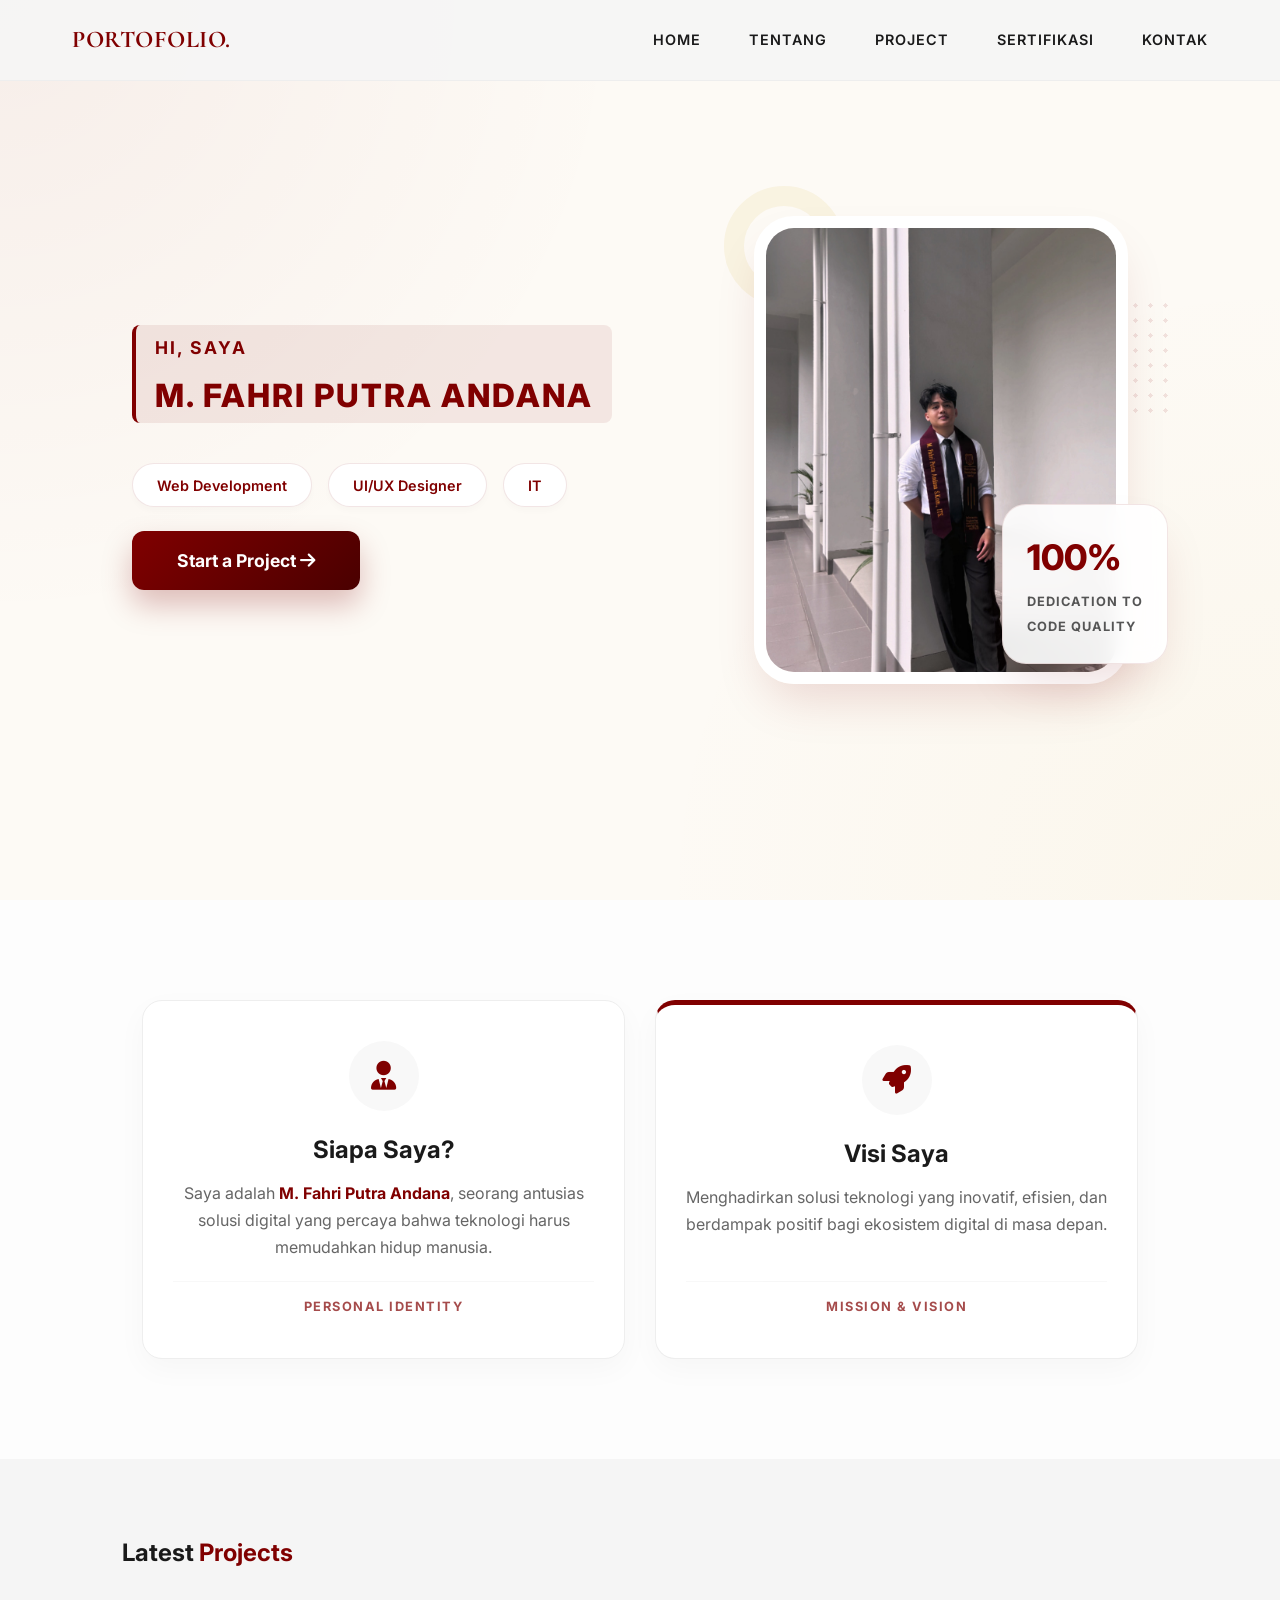
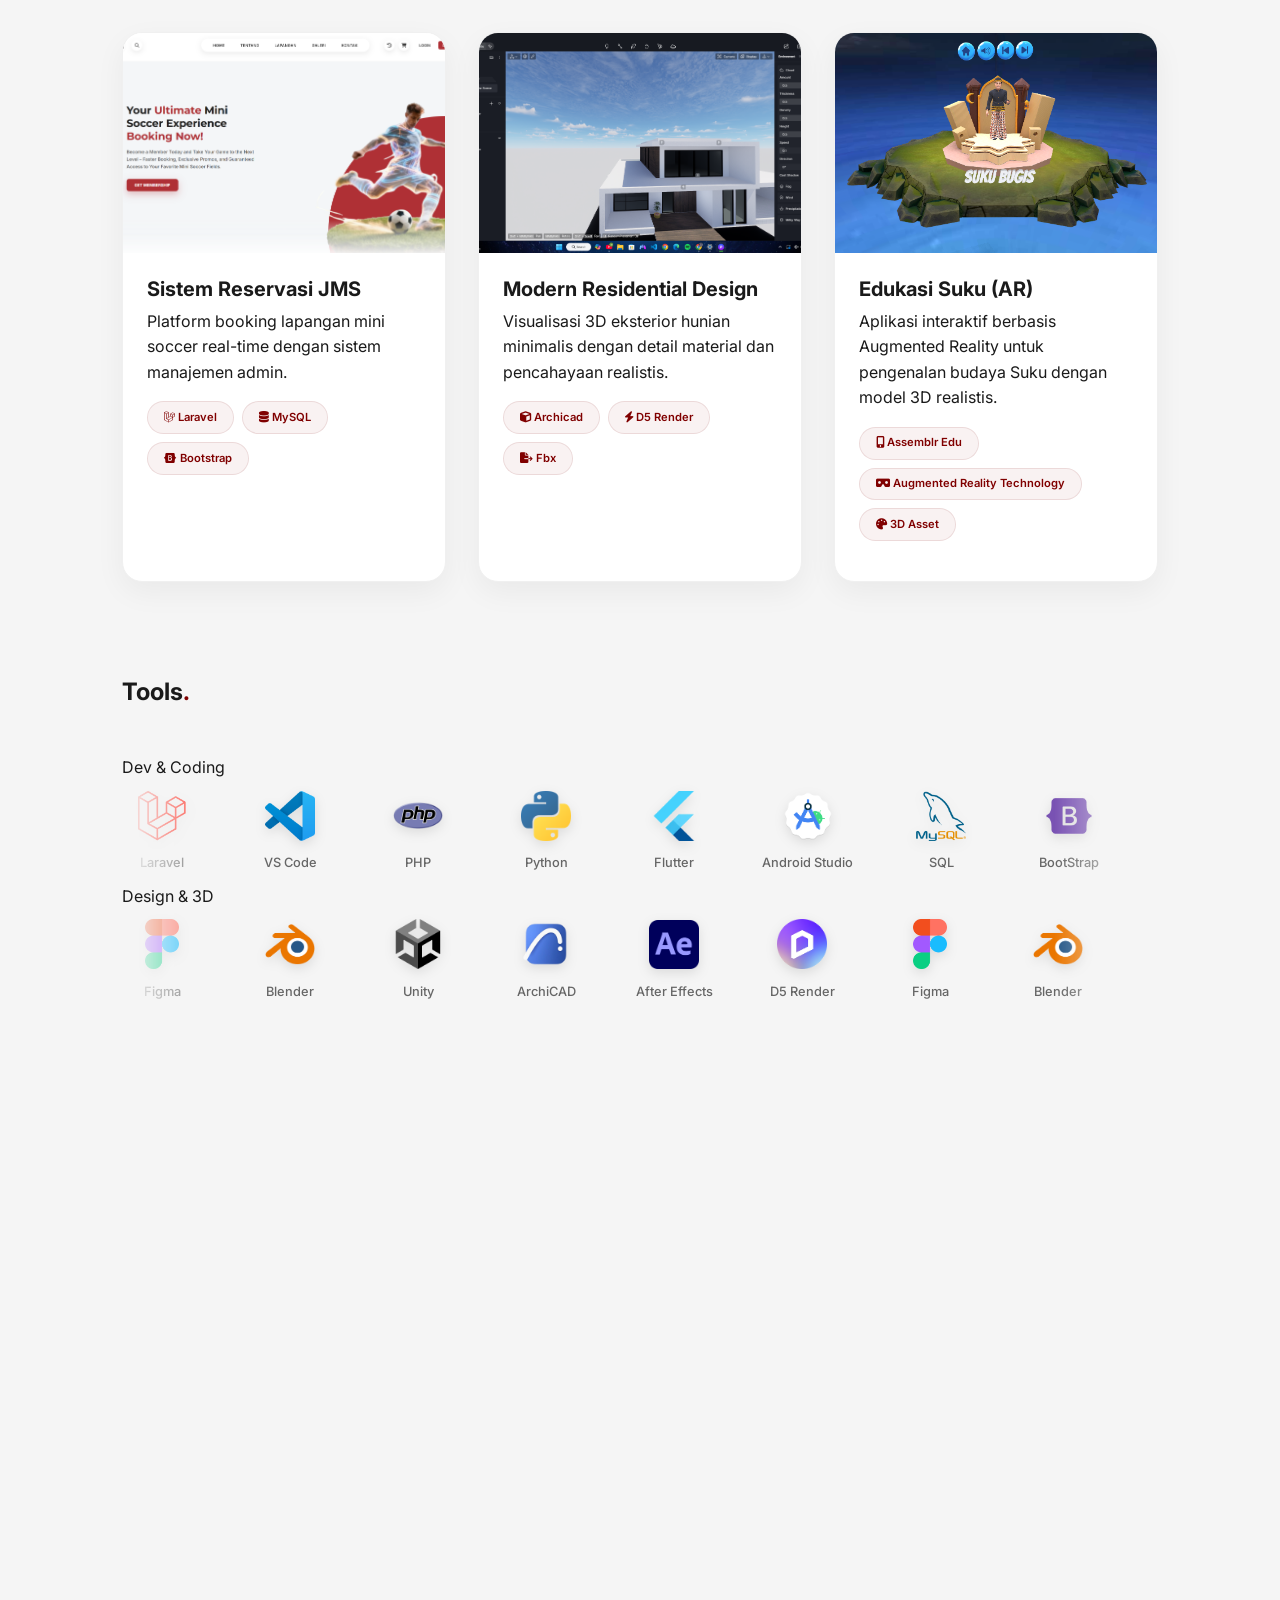
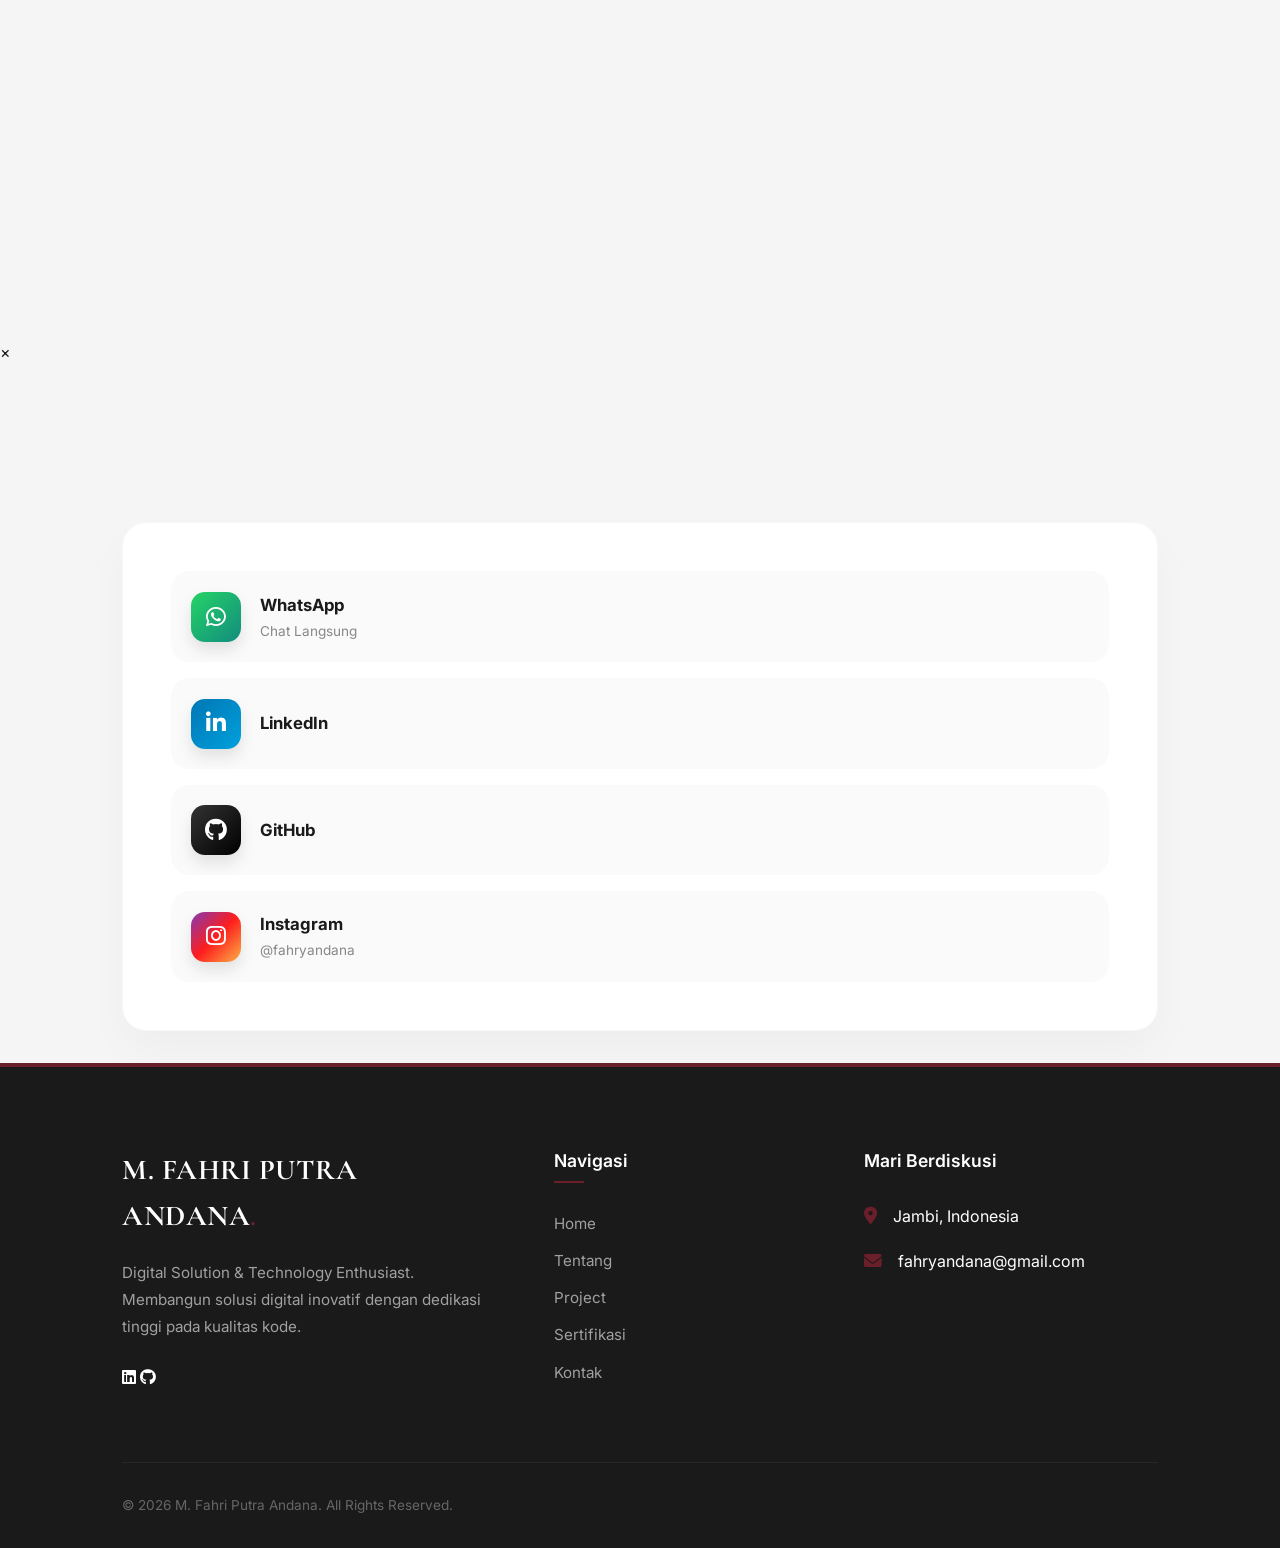
==== index.html @ 8357f51b "Add files via upload" ====
<!DOCTYPE html>
<html lang="id">
<head>
    <meta charset="UTF-8">
    <meta name="viewport" content="width=device-width, initial-scale=1.0">
    <title>M. Fahri Putra Andana | Portfolio</title>
    <link href="https://fonts.googleapis.com/css2?family=Inter:wght@300;400;600;700&display=swap" rel="stylesheet">
    <link href="https://fonts.googleapis.com/css2?family=Cormorant+Garamond:ital,wght@0,700;1,700&display=swap" rel="stylesheet">
    <link rel="stylesheet" href="https://cdnjs.cloudflare.com/ajax/libs/font-awesome/6.5.1/css/all.min.css">
    <link rel="stylesheet" href="https://cdnjs.cloudflare.com/ajax/libs/font-awesome/6.0.0/css/all.min.css">
    <link rel="icon" type="image/png" href="logo.png">
    <link rel="stylesheet" href="style.css">
</head>
<body>


<header>
<div class="menu-overlay" id="menu-overlay"></div>
    <nav class="navbar container">
        <div class="logo">PORTOFOLIO.</div>
        
        <div class="menu-toggle" id="mobile-menu">
            <span class="bar"></span>
            <span class="bar"></span>
            <span class="bar"></span>
        </div>

        <ul class="nav-links">
            <li><a href="#home"><i class="fas fa-home"></i> Home</a></li>
            <li><a href="#about"><i class="fas fa-user"></i> Tentang</a></li>
            <li><a href="#projects"><i class="fas fa-tasks"></i> Project</a></li>
            <li><a href="#certificates"><i class="fas fa-certificate"></i> Sertifikasi</a></li>
            <li><a href="#contact"><i class="fas fa-envelope"></i> Kontak</a></li>
        </ul>
    </nav>
</header>

    <main>
    <section id="home" class="hero-section">
        <div class="artistic-shapes">
            <div class="abs-shape abs-shape-1"></div>
            <div class="abs-shape abs-shape-2"></div>
            <div class="abs-shape abs-shape-3"></div>
        </div>
        
        <div class="container hero-wrapper">
            <div class="hero-content reveal-left">
                <div class="greeting-box">
                    <p class="greeting">Hi, saya <span class="name">M. Fahri Putra Andana</span></p>
                </div> 
                <div class="tech-tags">
                    <span class="tag">Web Development</span>
                    <span class="tag">UI/UX Designer</span>
                    <span class="tag">IT</span>
                </div>

                <div class="hero-btns">
                    <a href="#contact" class="btn btn-primary">
                        Start a Project <i class="fa-solid fa-arrow-right"></i>
                    </a>
                </div>
            </div>
            <div class="hero-image reveal-right">
                <div class="image-wrapper">
                    <div class="img-frame">
                        <img src="fahri.jpeg" alt="M. Fahri Putra Andana">
                    </div>
                    <div class="image-decor-circle"></div>
                    <div class="image-decor-dots"></div>
                    
                    <div class="floating-exp">
                        <span class="exp-num">100%</span>
                        <span class="exp-text">Dedication to<br>Code Quality</span>
                    </div>
                </div>
            </div>
        </div>
    </section>

<section id="about" class="about-cards-section">
    <div class="container">
        <div class="about-cards-wrapper">
            <div class="about-card reveal-hidden delay-1">
                <div class="card-icon">
                    <i class="fa-solid fa-user-tie"></i>
                </div>
                <h3>Siapa Saya?</h3>
                <p>Saya adalah <strong>M. Fahri Putra Andana</strong>, seorang antusias solusi digital yang percaya bahwa teknologi harus memudahkan hidup manusia.</p>
                <div class="card-footer">Personal Identity</div>
            </div>

            <div class="about-card featured reveal-hidden delay-2">
                <div class="card-icon">
                    <i class="fa-solid fa-rocket"></i>
                </div>
                <h3>Visi Saya</h3>
                <p>Menghadirkan solusi teknologi yang inovatif, efisien, dan berdampak positif bagi ekosistem digital di masa depan.</p>
                <div class="card-footer">Mission & Vision</div>
            </div>
        </div>
    </div>
</section>
        <section id="projects" class="project-section">
            <div class="container">
                <h2 class="section-title">Latest <span>Projects</span></h2>
                <div class="project-grid">
                    <a href="project/projectjms.html" class="project-card">
                        <div class="project-img" style="background-image: url('project/JMS/beranda.png');">
                        </div>
                        <div class="project-info">
                            <h3>Sistem Reservasi JMS</h3>
                            <p>Platform booking lapangan mini soccer real-time dengan sistem manajemen admin.</p>
                            <div class="tech-stack">
                                <span><i class="fab fa-laravel"></i> Laravel</span>
                                <span><i class="fas fa-database"></i> MySQL</span>
                                <span><i class="fab fa-bootstrap"></i> Bootstrap</span>
                            </div>
                        </div>
                    </a>
                    <a class="project-card">
                        <div class="project-img" style="background-image: url('project/3D/bangunan.png');">
                            <div class="img-overlay">
                            </div>
                        </div>
                        <div class="project-info">
                            <h3>Modern Residential Design</h3>
                            <p>Visualisasi 3D eksterior hunian minimalis dengan detail material dan pencahayaan realistis.</p>
                            <div class="tech-stack">
                                <span><i class="fas fa-cube"></i> Archicad</span>
                                <span><i class="fas fa-bolt"></i> D5 Render</span>
                                <span><i class="fas fa-file-export"></i> Fbx</span>
                            </div>
                        </div>
                    </a>
                    <a class="project-card">
                        <div class="project-img" style="background-image: url('project/3D/sukuAR.png');">
                            <div class="img-overlay">
                            </div>
                        </div>
                        <div class="project-info">
                            <h3>Edukasi Suku (AR)</h3>
                            <p>Aplikasi interaktif berbasis Augmented Reality untuk pengenalan budaya Suku dengan model 3D realistis.</p>
                            <div class="tech-stack">
                                <span><i class="fas fa-mobile-alt"></i> Assemblr Edu</span>
                                <span><i class="fas fa-vr-cardboard"></i> Augmented Reality Technology</span>
                                <span><i class="fas fa-palette"></i> 3D Asset</span>
                            </div>
                        </div>
                    </a>
                </div>
            </div>
        </section>
        <section id="toolkit" class="toolkit-section">
            <div class="container">
                <h2 class="section-title">Tools<span>.</span></h2>
                <div class="toolkit-container">
                    <div class="toolkit-row">
                        <div class="toolkit-category">Dev & Coding</div>
                        <div class="toolkit-wrapper">
                            <div class="toolkit-items">
                                <div class="tool-item"><img src="tools/laravel.png" alt="Laravel"><span>Laravel</span></div>
                                <div class="tool-item"><img src="tools/vscode.png" alt="VS Code"><span>VS Code</span></div>
                                <div class="tool-item"><img src="tools/php.png" alt="PHP"><span>PHP</span></div>
                                <div class="tool-item"><img src="tools/python.png" alt="Python"><span>Python</span></div>
                                <div class="tool-item"><img src="tools/flutter.png" alt="Flutter"><span>Flutter</span></div>
                                <div class="tool-item"><img src="tools/androidstudio.png" alt="Android Studio"><span>Android Studio</span></div>
                                <div class="tool-item"><img src="tools/mysql.png" alt="SQL"><span>SQL</span></div>
                                <div class="tool-item"><img src="tools/bootstrap.png" alt="Bootstrap"><span>BootStrap</span></div>
                                <div class="tool-item"><img src="tools/github.png" alt="GitHub"><span>GitHub</span></div>
                                <div class="tool-item"><img src="tools/laravel.png" alt="Laravel"><span>Laravel</span></div>
                                <div class="tool-item"><img src="tools/vscode.png" alt="VS Code"><span>VS Code</span></div>
                                <div class="tool-item"><img src="tools/php.png" alt="PHP"><span>PHP</span></div>
                            </div>
                        </div>
                    </div>

                    <div class="toolkit-row">
                        <div class="toolkit-category">Design & 3D</div>
                        <div class="toolkit-wrapper">
                            <div class="toolkit-items rev">
                                <div class="tool-item"><img src="tools/figma.png" alt="Figma"><span>Figma</span></div>
                                <div class="tool-item"><img src="tools/blender.png" alt="Blender"><span>Blender</span></div>
                                <div class="tool-item"><img src="tools/unity.png" alt="Unity"><span>Unity</span></div>
                                <div class="tool-item"><img src="tools/archicad.png" alt="ArchiCAD"><span>ArchiCAD</span></div>
                                <div class="tool-item"><img src="tools/adobeaftereffects.png" alt="After Effects"><span>After Effects</span></div>
                                <div class="tool-item"><img src="tools/d5.png" alt="D5 Render"><span>D5 Render</span></div>
                                <div class="tool-item"><img src="tools/figma.png" alt="Figma"><span>Figma</span></div>
                                <div class="tool-item"><img src="tools/blender.png" alt="Blender"><span>Blender</span></div>
                                <div class="tool-item"><img src="tools/unity.png" alt="Unity"><span>Unity</span></div>
                            </div>
                        </div>
                    </div>
                </div>
            </div>
        </section>
        <section id="certificates" class="cert-section">
            <div class="container">
                <h2 class="section-title">Sertifikasi & <span> Kompetensi</span></h2>
                <div class="cert-grid">
                    
                    <div class="cert-card">
                        <div class="cert-img-container">
                            <img src="certificate/CERTIPORT.png" alt="Sertifikat Certiport">
                        </div>
                        <div class="cert-info">
                            <span class="cert-date">12 Februari 2026</span>
                            <h4>Information Technology Specialist: Artificial Intelligence</h4>
                            <p>Certiport - Pearson VUE</p>
                            <div class="cert-actions">
                                <a href="https://verify.certiport.com" target="_blank" class="verify-btn"><i class="fas fa-external-link-alt"></i> Verifikasi</a>
                            </div>
                        </div>
                    </div>

                    <div class="cert-card">
                        <div class="cert-img-container">
                            <img src="certificate/solid.jpg" alt="Sertifikat Pemograman SOLID">
                        </div>
                        <div class="cert-info">
                            <span class="cert-date">18 April 2026</span>
                            <h4>Belajar Prinsip Pemrograman SOLID</h4>
                            <p>Dicoding Indonesia</p>
                            <div class="cert-actions">
                                <a href="https://www.dicoding.com/certificates/RVZK0ELWQZD5" target="_blank" class="verify-btn"><i class="fas fa-external-link-alt"></i> Verifikasi</a>
                            </div>
                        </div>
                    </div>
                    <div class="cert-card">
                        <div class="cert-img-container">
                            <img src="certificate/flutter.jpg" alt="Sertifikat Flutter">
                        </div>
                        <div class="cert-info">
                            <span class="cert-date">25 Juni 2024</span>
                            <h4>Belajar Membuat Aplikasi Flutter untuk Pemula</h4>
                            <p>Dicoding Indonesia</p>
                            <div class="cert-actions">
                                <a href="https://www.dicoding.com/certificates/JLX17K3VGX72" target="_blank" class="verify-btn"><i class="fas fa-external-link-alt"></i> Verifikasi</a>
                            </div>
                        </div>
                    </div>
                    <div class="cert-card">
                        <div class="cert-img-container">
                            <img src="certificate/js.jpg" alt="Sertifikat JavaScript">
                        </div>
                        <div class="cert-info">
                            <span class="cert-date">24 Mei 2024</span>
                            <h4>Belajar Dasar Pemrograman JavaScript</h4>
                            <p>Dicoding Indonesia</p>
                            <div class="cert-actions">                      
                                <a href="https://www.dicoding.com/certificates/QLZ9771K7P5D" target="_blank" class="verify-btn"><i class="fas fa-external-link-alt"></i> Verifikasi</a>
                            </div>
                        </div>
                    </div>

                    <div class="cert-card">
                        <div class="cert-img-container">
                            <img src="certificate/frontend.jpg" alt="Sertifikat Frontend">
                        </div>
                        <div class="cert-info">
                            <span class="cert-date">24 Mei 2024</span>
                            <h4>Belajar Membuat Front-End Web untuk Pemula</h4>
                            <p>Dicoding Indonesia</p>
                            <div class="cert-actions">
                                <a href="https://www.dicoding.com/certificates/NVP7QQ1VVZR0" target="_blank" class="verify-btn"><i class="fas fa-external-link-alt"></i> Verifikasi</a>
                            </div>
                        </div>
                    </div>

                    <div class="cert-card">
                        <div class="cert-img-container">
                            <img src="certificate/web.jpg" alt="Sertifikat Web Dasar">
                        </div>
                        <div class="cert-info">
                            <span class="cert-date">22 Mei 2024</span>
                            <h4>Belajar Dasar Pemrograman Web</h4>
                            <p>Dicoding Indonesia</p>
                            <div class="cert-actions">
                                <a href="https://www.dicoding.com/certificates/1OP8WNV0QXQK" target="_blank" class="verify-btn"><i class="fas fa-external-link-alt"></i> Verifikasi</a>
                            </div>
                        </div>
                    </div>

                </div>
            </div>

            <div id="certModal" class="modal" onclick="closeModal()">
                <span class="close-modal">&times;</span>
                <img class="modal-content" id="imgFull">
            </div>
        </section>
        <section id="contact" class="contact-section">
            <div class="container">
                <h2 class="section-title">Hubungi <span>Saya</span></h2>
                    <div class="social-grid-card">
                        <div class="social-list">
                            <a href="https://wa.me/6282279218312" target="_blank" class="social-item">
                                <div class="social-icon wa"><i class="fab fa-whatsapp"></i></div>
                                <div class="social-text">
                                    <span>WhatsApp</span>
                                    <p>Chat Langsung</p>
                                </div>
                            </a>

                            <a href="https://www.linkedin.com/in/m-fahri-putra-andana-130a5b3bb" target="_blank" class="social-item">
                                <div class="social-icon li"><i class="fab fa-linkedin-in"></i></div>
                                <div class="social-text">
                                    <span>LinkedIn</span>
                                </div>
                            </a>

                            <a href="https://github.com/fahryandana" target="_blank" class="social-item">
                                <div class="social-icon gh"><i class="fab fa-github"></i></div>
                                <div class="social-text">
                                    <span>GitHub</span>
                                </div>
                            </a>

                            <a href="https://instagram.com/fahryandana" target="_blank" class="social-item">
                                <div class="social-icon ig"><i class="fab fa-instagram"></i></div>
                                <div class="social-text">
                                    <span>Instagram</span>
                                    <p>@fahryandana</p>
                                </div>
                            </a>
                        </div>
                    </div>
                </div>
            </div>
        </section>
        <section id="game-zone" class="game-section">
            <div class="container" style="margin-top: -7rem;">
                <h2 class="section-title">Sky Defender <span>Pro</span></h2>
                <p class="game-hint">Gunakan Analog atau Panah Keyboard untuk bergerak!</p>
                
                <div class="game-wrapper-interface">
                    <div class="game-container" id="game-box">
                        <canvas id="gameCanvas"></canvas>
                        <div id="game-over-screen" class="hidden">
                            <div class="msg-box">
                                <h3>MISSION FAILED</h3>
                                <p>Final Score: <span id="final-score">0</span></p>
                                <button onclick="restartGame()" class="btn-restart">REDEPLOY</button>
                            </div>
                        </div>
                        <div class="score-board">SCORE: <span id="score">0</span></div>
                    </div>

                    <div class="game-controls">
                        <div id="analog-container">
                            <div id="analog-stick"></div>
                        </div>
                        <button id="btn-shoot-touch">
                            <i class="fa-solid fa-crosshairs"></i>
                            <span>FIRE</span>
                        </button>
                    </div>
                </div>
            </div>
        </section>
    </main>
    <footer class="main-footer">
        <div class="footer-wave"></div> <div class="container">
            <div class="footer-content">
                <div class="footer-brand">
                    <div class="logo">M. FAHRI PUTRA ANDANA<span>.</span></div>
                    <p>Digital Solution & Technology Enthusiast. Membangun solusi digital inovatif dengan dedikasi tinggi pada kualitas kode.</p>
                    <div class="social-icons">
                        <a href="https://www.linkedin.com/in/m-fahri-putra-andana-130a5b3bb" aria-label="LinkedIn"><i class="fab fa-linkedin"></i></a>
                        <a href="https://github.com/fahryandana" aria-label="GitHub"><i class="fab fa-github"></i></a>
                    </div>
                </div>
                
                <div class="footer-links">
                    <h4>Navigasi</h4>
                    <ul>
                        <li><a href="#home">Home</a></li>
                        <li><a href="#about">Tentang</a></li>
                        <li><a href="#projects">Project</a></li>
                        <li><a href="#certificates">Sertifikasi</a></li>
                        <li><a href="#contact">Kontak</a></li>
                    </ul>
                </div>
                
                <div class="footer-contact">
                    <h4>Mari Berdiskusi</h4>
                    <div class="contact-item">
                        <div class="contact-icon"><i class="fas fa-map-marker-alt"></i></div>
                        <p>Jambi, Indonesia</p>
                    </div>
                    <div class="contact-item">
                        <div class="contact-icon"><i class="fas fa-envelope"></i></div>
                        <p>fahryandana@gmail.com</p>
                    </div>
                </div>
            </div>
            
            <div class="footer-bottom">
                <p>&copy; 2026 <span>M. Fahri Putra Andana</span>. All Rights Reserved.</p>
                <div class="footer-bottom-line"></div>
            </div>
        </div>
    </footer>
<script src="script.js"></script>
<script src="game.js"></script>
</body>
</html>
---- style.css ----
/* --- Root Variables & Reset --- */
:root {
    --bg-color: #f5f5f5;       /* Off-white */
    --surface-color: #ffffff;  /* Pure white untuk card */
    --primary-color: #6b1f2a;  /* Maroon/Burgundy Accent */
    --text-dark: #333333;      /* Abu-abu gelap */
    --text-light: #666666;     /* Abu-abu medium untuk deskripsi */
    --gray-light: #d9d9d9;     /* Abu-abu muda untuk border/divider */
    --shadow: 0 10px 30px rgba(0, 0, 0, 0.05);
    --transition: all 0.3s ease;
}

* {
    margin: 0;
    padding: 0;
    box-sizing: border-box;
}

html {
    scroll-behavior: smooth;
}

body {
    font-family: 'Inter', sans-serif;
    background-color: var(--bg-color);
    color: var(--text-dark);
    line-height: 1.6;
    overflow-x: hidden;
}

.container {
    max-width: 1100px;
    margin: 0 auto;
    padding: 0 2rem;
}

h1, h2, h3 {
    font-weight: 700;
    line-height: 1.2;
}

a {
    text-decoration: none;
    color: inherit;
    transition: var(--transition);
}

:root {
    --primary-maroon: #800000;
    --text-dark: #1a1a1a;
    --text-gray: #666666;
    --bg-light: #ffffff;
    --border-color: #eeeeee;
}

header {
    background-color: var(--bg-light);
    position: fixed;
    width: 100%;
    top: 0;
    left: 0;
    z-index: 1000;
    border-bottom: 1px solid var(--border-color);
}

.navbar {
    display: flex;
    justify-content: space-between;
    align-items: center;
    padding: 0 2rem;
    max-width: 1200px;
    margin: 0 auto;
    height: 80px;
}

.logo {
    font-family: 'Cormorant Garamond', serif;
    font-size: 1.5rem;
    font-weight: 700;
    color: var(--primary-maroon);
    text-decoration: none;
    letter-spacing: 0.5px;
}

.nav-links {
    display: flex;
    list-style: none;
    gap: 3rem;
    align-items: center;
}

.nav-links a {
    font-family: 'Inter', sans-serif;
    font-size: 0.9rem;
    font-weight: 600;
    text-transform: uppercase;
    color: var(--text-dark);
    text-decoration: none;
    letter-spacing: 1px;
    position: relative;
    padding: 10px 0;
    transition: color 0.3s ease;
}

.nav-links a::after {
    content: '';
    position: absolute;
    bottom: 0;
    left: 0;
    width: 0;
    height: 2px;
    background-color: var(--primary-maroon);
    transition: width 0.3s ease;
}

.nav-links a:hover {
    color: var(--primary-maroon);
}

.nav-links a:hover::after {
    width: 100%;
}

.nav-links a i, 
.menu-toggle {
    display: none !important;
}

@media (max-width: 768px) {
    .navbar {
        height: 70px;
    }

    .menu-toggle {
        display: flex !important;
        flex-direction: column;
        gap: 6px;
        cursor: pointer;
        z-index: 1001;
    }

    .menu-toggle .bar {
        width: 26px;
        height: 2px;
        background-color: var(--text-dark);
        transition: 0.3s ease;
    }

    /* 1. Nav-links dibuat lebih ramping (width: 65%) */
    .nav-links {
        position: fixed;
        top: 0;
        right: -100%;
        width: 65%; 
        height: 100vh; 
        background-color: var(--bg-light);
        flex-direction: column;
        justify-content: center;
        align-items: flex-start;
        padding: 0 2.5rem;
        gap: 1.5rem;
        box-shadow: -10px 0 30px rgba(0,0,0,0.1);
        transition: 0.4s cubic-bezier(0.4, 0, 0.2, 1);
    }

    .nav-links.active {
        right: 0;
    }

    /* 2. Styling Link: Menghapus border-bottom default yang panjang */
    .nav-links a {
        font-size: 1.1rem;
        width: fit-content; /* Garis bawah hanya sepanjang konten */
        padding: 8px 0;
        border-bottom: 2px solid transparent; /* Dasar transparan agar halus */
        display: flex;
        align-items: center;
        gap: 15px;
        transition: 0.3s ease;
        text-decoration: none;
        color: var(--text-dark);
    }

    /* 3. Efek Garis Bawah Maroon saat Aktif atau Hover */
    .nav-links a.active-link, 
    .nav-links a:hover {
        border-bottom: 2px solid #800000; /* Merah Maroon */
        color: #800000;
    }

    .nav-links a i {
        display: inline-block !important;
        color: var(--primary-maroon);
        font-size: 1.2rem;
    }

    /* Memastikan ::after desktop tidak muncul */
    .nav-links a::after {
        display: none !important;
    }

    /* Animasi Hamburger */
    .menu-toggle.is-active .bar:nth-child(1) { transform: translateY(8px) rotate(45deg); }
    .menu-toggle.is-active .bar:nth-child(2) { opacity: 0; }
    .menu-toggle.is-active .bar:nth-child(3) { transform: translateY(-8px) rotate(-45deg); }
}



/* --- Hero Section - Maroon Elegant Style --- */
:root {
    --maroon-primary: #800000; /* Maroon Utama */
    --maroon-dark: #4a0000;    /* Maroon Lebih Gelap untuk Hover/Gradasi */
    --maroon-light: #a52a2a;   /* Warna Cokelat Kemerahan untuk Aksen */
    --accent-gold: #d4af37;    /* Aksen Emas untuk Detail */
    --soft-cream: #fdfaf5;     /* Background lembut agar tidak kaku */
    --shadow-premium: 0 25px 50px -12px rgba(128, 0, 0, 0.15);
}

.hero-section {
    position: relative;
    padding: 8rem 0;
    min-height: 100vh;
    display: flex;
    align-items: center;
    background-color: var(--soft-cream);
    background-image: 
        radial-gradient(circle at 0% 0%, rgba(128, 0, 0, 0.05) 0%, transparent 40%),
        radial-gradient(circle at 100% 100%, rgba(212, 175, 55, 0.05) 0%, transparent 40%);
    overflow: hidden;
}

/* Artistic Shapes (Aksen Background) */
.artistic-shapes .abs-shape {
    position: absolute;
    filter: blur(100px);
    z-index: -1;
    opacity: 0.15;
    border-radius: 50%;
}

.abs-shape-1 { top: -10%; left: -5%; width: 500px; height: 500px; background: var(--maroon-primary); }
.abs-shape-2 { bottom: -10%; right: -5%; width: 400px; height: 400px; background: var(--accent-gold); }

/* Layout Grid */
.hero-wrapper {
    display: grid;
    grid-template-columns: 1.1fr 0.9fr;
    gap: 6rem;
    align-items: center;
}

/* --- Left Side: Content --- */
.greeting-box {
    margin-bottom: 2rem;
}

.greeting {
    font-size: 1.1rem;
    color: var(--maroon-primary);
    font-weight: 700;
    letter-spacing: 2px;
    text-transform: uppercase;
    background: rgba(128, 0, 0, 0.08);
    padding: 0.6rem 1.2rem;
    border-radius: 8px;
    border-left: 4px solid var(--maroon-primary);
    display: inline-block;
}

.name {
    display: block;
    font-size: 2rem;
    font-weight: 800;
    color: var(--maroon-primary);
    line-height: 1.1;
    margin-top: 1rem;
}

.tech-tags {
    display: flex;
    flex-wrap: wrap;
    gap: 1rem;
    margin: 2.5rem 0;
}

.tag {
    padding: 0.6rem 1.5rem;
    background: white;
    border: 1px solid rgba(128, 0, 0, 0.1);
    border-radius: 50px;
    font-size: 0.9rem;
    font-weight: 600;
    color: var(--maroon-primary);
    box-shadow: 0 4px 6px rgba(0,0,0,0.02);
    transition: all 0.3s ease;
}

.tag:hover {
    background: var(--maroon-primary);
    color: white;
    transform: translateY(-3px);
    box-shadow: 0 10px 15px rgba(128, 0, 0, 0.2);
}

/* Button Styling */
.hero-btns .btn-primary {
    padding: 1.2rem 2.8rem;
    background: linear-gradient(135deg, var(--maroon-primary) 0%, var(--maroon-dark) 100%);
    color: white;
    border-radius: 12px;
    font-size: 1.1rem;
    font-weight: 700;
    border: none;
    box-shadow: 0 15px 30px rgba(128, 0, 0, 0.25);
    transition: all 0.4s cubic-bezier(0.175, 0.885, 0.32, 1.275);
    text-decoration: none;
}

.hero-btns .btn-primary:hover {
    transform: translateY(-5px);
    box-shadow: 0 20px 40px rgba(128, 0, 0, 0.35);
}

/* --- Right Side: Image with Decorations --- */
.hero-image {
    position: relative;
    z-index: 1;
}

.image-wrapper {
    position: relative;
    padding: 20px;
}

.img-frame {
    width: 100%;
    max-width: 420px;
    aspect-ratio: 4/5;
    border-radius: 40px;
    overflow: hidden;
    box-shadow: var(--shadow-premium);
    border: 12px solid white;
    position: relative;
    z-index: 2;
}

.img-frame img {
    width: 100%;
    height: 100%;
    object-fit: cover;
    transition: transform 0.7s ease;
}

.img-frame:hover img {
    transform: scale(1.08);
}

/* Floating Card Maroon Style */
.floating-exp {
    position: absolute;
    bottom: 40px;
    right: -20px; /* Pindah ke kanan agar lebih dinamis */
    background: rgba(255, 255, 255, 0.9);
    backdrop-filter: blur(10px);
    padding: 1.5rem;
    border-radius: 24px;
    border: 1px solid rgba(128, 0, 0, 0.1);
    box-shadow: var(--shadow-premium);
    z-index: 3;
    animation: float 4s ease-in-out infinite;
}

.exp-num {
    display: block;
    font-size: 2.2rem;
    font-weight: 800;
    color: var(--maroon-primary);
    margin-bottom: 2px;
}

.exp-text {
    font-size: 0.8rem;
    font-weight: 700;
    color: #555;
    text-transform: uppercase;
    letter-spacing: 1px;
}

/* Decorative Elements */
.image-decor-circle {
    position: absolute;
    top: -10px;
    left: -10px;
    width: 120px;
    height: 120px;
    border: 20px solid rgba(212, 175, 55, 0.1);
    border-radius: 50%;
    z-index: 1;
}

.image-decor-dots {
    position: absolute;
    top: 20%;
    right: -30px;
    width: 80px;
    height: 120px;
    background-image: radial-gradient(var(--maroon-primary) 20%, transparent 20%);
    background-size: 15px 15px;
    opacity: 0.1;
    z-index: 1;
}

/* Floating Animation */
@keyframes float {
    0%, 100% { transform: translateY(0) rotate(0); }
    50% { transform: translateY(-15px) rotate(2deg); }
}

/* Responsive */
@media (max-width: 992px) {
    .hero-wrapper {
        grid-template-columns: 1fr;
        text-align: center;
        gap: 4rem;
    }
    
    .name { font-size: 0.8rem; }
    
    .tech-tags { justify-content: center; }
    
    .floating-exp {
        right: 50%;
        transform: translateX(50%);
        bottom: -20px;
    }
}

/* --- About Section Professional Style --- */
.about-grid-professional {
    display: grid;
    grid-template-columns: 1fr 1fr; /* Membuat dua kolom sejajar */
    gap: 2rem;
    margin-top: 2rem;
}

.info-card {
    background-color: var(--surface-color);
    padding: 2.5rem;
    border-radius: 15px;
    border: 1px solid rgba(0, 0, 0, 0.05);
    box-shadow: var(--shadow);
    transition: all 0.4s cubic-bezier(0.175, 0.885, 0.32, 1.275);
    display: flex;
    flex-direction: column;
    height: 100%; /* Memastikan tinggi kotak sama jika teks berbeda panjang */
}

/* Efek Hover Profesional */
.info-card:hover {
    transform: translateY(-10px);
    border-color: var(--primary-color);
    box-shadow: 0 20px 40px rgba(107, 31, 42, 0.1);
}

.card-icon {
    width: 60px;
    height: 60px;
    background: rgba(107, 31, 42, 0.08);
    color: var(--primary-color);
    display: flex;
    align-items: center;
    justify-content: center;
    border-radius: 12px;
    font-size: 1.8rem;
    margin-bottom: 1.5rem;
    transition: 0.3s;
}

.info-card:hover .card-icon {
    background: var(--primary-color);
    color: white;
}

.card-content h4 {
    font-size: 1.4rem;
    margin-bottom: 1rem;
    color: var(--text-dark);
}

.card-content p {
    color: var(--text-light);
    font-size: 1rem;
    line-height: 1.7;
}

.tech-list {
    list-style: none;
    margin-top: 1rem;
}

.tech-list li {
    font-size: 0.9rem;
    color: var(--text-light);
    margin-bottom: 8px;
    padding-left: 20px;
    position: relative;
}

.tech-list li::before {
    content: "→";
    position: absolute;
    left: 0;
    color: var(--primary-color);
    font-weight: bold;
}

/* Responsif Mobile */
/* =========================================
   ABOUT CARDS SECTION
   ========================================= */
.about-cards-section {
    padding: 80px 0;
    background-color: #fdfdfd;
}

/* Container Wrapper menggunakan Grid */
.about-cards-wrapper {
    display: grid;
    grid-template-columns: repeat(auto-fit, minmax(300px, 1fr));
    gap: 30px;
    padding: 20px;
    max-width: 1100px;
    margin: 0 auto;
}

/* Styling Dasar Kartu */
.about-card {
    background: #ffffff;
    padding: 40px 30px;
    border-radius: 20px;
    border: 1px solid #eee;
    text-align: center;
    position: relative;
    overflow: hidden; /* Penting untuk animasi ::after */
    transition: all 0.4s cubic-bezier(0.175, 0.885, 0.32, 1.275);
    display: flex;
    flex-direction: column;
    align-items: center;
    box-shadow: 0 10px 30px rgba(0, 0, 0, 0.03);
    z-index: 1;
}

/* Efek Animasi Latar (After) */
.about-card::after {
    content: '';
    position: absolute;
    top: 0;
    left: 0;
    width: 100%;
    height: 100%;
    background: linear-gradient(135deg, rgba(128, 0, 0, 0.05) 0%, rgba(128, 0, 0, 0) 100%);
    z-index: -1;
    transform: translateY(100%);
    transition: transform 0.4s ease;
}

.about-card:hover::after {
    transform: translateY(0);
}

/* Hover State Card */
.about-card:hover {
    transform: translateY(-15px);
    border-color: #800000;
    box-shadow: 0 20px 40px rgba(128, 0, 0, 0.1);
}

/* Ikon Styling */
.card-icon {
    width: 70px;
    height: 70px;
    background: #f8f8f8;
    border-radius: 50%;
    display: flex;
    align-items: center;
    justify-content: center;
    margin-bottom: 25px;
    transition: all 0.4s ease;
}

.card-icon i {
    font-size: 1.8rem;
    color: #800000; /* Maroon */
}

.about-card:hover .card-icon {
    background: #800000;
    transform: rotateY(360deg);
}

.about-card:hover .card-icon i {
    color: #ffffff;
}

/* Tipografi */
.about-card h3 {
    font-size: 1.5rem;
    color: #1a1a1a;
    margin-bottom: 15px;
    font-weight: 700;
}

.about-card p {
    color: #666;
    line-height: 1.7;
    font-size: 1rem;
    margin-bottom: 20px;
}

.about-card p strong {
    color: #800000;
}

/* Footer Card */
.card-footer {
    margin-top: auto;
    font-size: 0.8rem;
    font-weight: 700;
    text-transform: uppercase;
    color: #800000;
    letter-spacing: 1.5px;
    padding-top: 15px;
    border-top: 1px solid #f5f5f5;
    width: 100%;
    opacity: 0.7;
    
}

/* Khusus untuk Card 'Featured' */
.about-card.featured {
    border-top: 5px solid #800000;
}

/* =========================================
   RESPONSIF MOBILE
   ========================================= */
@media (max-width: 768px) {
    .about-cards-section {
        padding: 50px 0;
    }

    .about-cards-wrapper {
        grid-template-columns: 1fr; /* Stack vertikal di HP */
        padding: 10px 25px;
    }

    .about-card {
        padding: 30px 20px;
    }

    .about-card:hover {
        transform: translateY(-5px); /* Animasi lebih kecil di mobile agar stabil */
    }

    .about-card h3 {
        font-size: 1.3rem;
    }
}

/* --- Projects Section --- */
/* --- Desktop & Base Styles --- */
.project-grid {
    display: grid;
    /* auto-fit akan menyesuaikan jumlah kolom berdasarkan lebar layar */
    grid-template-columns: repeat(auto-fit, minmax(320px, 1fr));
    gap: 2rem;
    padding: 1rem 0;
}

.project-card {
    background-color: #ffffff;
    border-radius: 20px;
    overflow: hidden;
    box-shadow: 0 10px 30px rgba(0, 0, 0, 0.05);
    transition: all 0.3s ease;
    cursor: pointer;
    border: 1px solid #f0f0f0;
}

.project-card:hover {
    transform: translateY(-10px);
    box-shadow: 0 15px 35px rgba(128, 0, 0, 0.1); /* Shadow Maroon halus saat hover */
    border-color: #800000;
}

.project-img {
    height: 220px;
    background-color: #eee;
    background-size: cover;
    background-position: center;
    position: relative;
}

/* Overlay saat hover di desktop */
.project-card:hover .project-img::after {
    content: 'Lihat Detail';
    position: absolute;
    top: 0; left: 0; width: 100%; height: 100%;
    background: rgba(128, 0, 0, 0.7);
    color: white;
    display: flex;
    justify-content: center;
    align-items: center;
    font-weight: 600;
}

.project-info {
    padding: 1.5rem;
}

.project-info h3 {
    font-size: 1.25rem;
    margin-bottom: 0.5rem;
    color: #1a1a1a;
}

.tech-stack {
    margin: 1rem 0;
    display: flex;
    flex-wrap: wrap;
    gap: 0.5rem;
}

.tech-stack span {
    font-size: 0.7rem;
    background-color: rgba(128, 0, 0, 0.05);
    padding: 0.4rem 1rem;
    border-radius: 50px;
    color: #800000;
    font-weight: 600;
    border: 1px solid rgba(128, 0, 0, 0.1);
}

.view-detail {
    color: #800000;
    font-weight: 700;
    font-size: 0.9rem;
    display: inline-flex;
    align-items: center;
    gap: 8px;
    text-decoration: none;
    margin-top: 1rem;
}

/* --- Responsive Mobile (Breakpoint 768px) --- */
@media (max-width: 768px) {
    .section-title {
        font-size: 2rem;
        margin-bottom: 2.5rem;
        margin-top: 2rem;
    }

    .project-grid {
        grid-template-columns: 1fr;
        gap: 2rem;
        padding: 0 10px;
    }

    .project-img {
        height: 200px;
    }

    .project-card {
        border-radius: 20px;
    }

    /* Hilangkan overlay teks di mobile agar tidak mengganggu tap */
    .project-card::before {
        display: none;
    }

    .project-card:hover {
        transform: translateY(-5px); /* Perkecil efek angkat di mobile */
    }

    .project-info h3 {
        font-size: 1.2rem;
    }

    .project-info p {
        font-size: 0.9rem;
    }

    .tech-stack span {
        padding: 5px 10px;
        font-size: 0.7rem;
    }
}

/* --- Extra Small Devices --- */
@media (max-width: 480px) {
    .section-title {
        font-size: 1.8rem;
    }
    
    .tech-stack span {
        padding: 0.3rem 0.7rem;
    }
}

/* --- Certificates --- */
/* --- Certification Section --- */
.cert-grid {
    display: grid;
    grid-template-columns: repeat(auto-fit, minmax(280px, 1fr));
    gap: 2rem;
}

.cert-card {
    background: var(--surface-color);
    border-radius: 15px;
    overflow: hidden; /* Agar gambar tidak keluar dari radius kartu */
    box-shadow: var(--shadow);
    transition: all 0.3s ease;
    cursor: pointer;
    border: 1px solid rgba(0,0,0,0.05);
    display: flex;
    flex-direction: column; /* Gambar di atas, info di bawah */
}

.cert-card:hover {
    transform: translateY(-10px);
    box-shadow: 0 15px 30px rgba(107, 31, 42, 0.15);
}

/* Container Gambar */
.cert-img-container {
    width: 100%;
    height: 180px; /* Tinggi thumbnail */
    overflow: hidden;
    background-color: #f0f0f0;
    border-bottom: 1px solid rgba(0,0,0,0.05);
}

.cert-img-container img {
    width: 100%;
    height: 100%;
    object-fit: cover; /* Menjaga proporsi gambar */
    object-position: top; /* Fokus pada bagian atas sertifikat */
    transition: transform 0.5s ease;
}

.cert-card:hover .cert-img-container img {
    transform: scale(1.1); /* Efek zoom saat hover */
}

/* Info Text di bawah gambar */
.cert-info {
    padding: 1.5rem;
}

.cert-date {
    font-size: 0.75rem;
    font-weight: 700;
    color: var(--primary-color);
    text-transform: uppercase;
    display: block;
    margin-bottom: 8px;
}

.cert-info h4 {
    font-size: 1rem;
    line-height: 1.4;
    margin-bottom: 5px;
    color: var(--text-dark);
}

.cert-info p {
    font-size: 0.85rem;
    color: var(--text-light);
    margin-bottom: 15px;
}

.view-link {
    font-size: 0.8rem;
    font-weight: 600;
    color: var(--primary-color);
}

/* --- Contact Section Premium --- */
.contact-section {
    margin-bottom: 2rem;
}
.contact-grid-professional {
    display: grid;
    grid-template-columns: 1fr 1fr;
    gap: 2.5rem;
    margin-top: 3rem;
}

.contact-info-card, .social-grid-card {
    background: var(--surface-color);
    padding: 3rem;
    border-radius: 24px;
    /* Shadow lebih lembut dan menyebar */
    box-shadow: 0 20px 40px rgba(0, 0, 0, 0.03); 
    border: 1px solid rgba(0, 0, 0, 0.03);
    transition: transform 0.4s cubic-bezier(0.175, 0.885, 0.32, 1.275), box-shadow 0.4s ease;
    height: 100%;
}

.contact-info-card:hover, .social-grid-card:hover {
    transform: translateY(-5px);
    box-shadow: 0 30px 60px rgba(107, 31, 42, 0.08);
}

.contact-info-card h3 {
    font-size: 2rem;
    font-weight: 700;
    margin-bottom: 1.2rem;
    color: var(--text-dark);
    letter-spacing: -0.5px;
}

.contact-info-card p {
    line-height: 1.8;
    color: var(--text-light);
    font-size: 1.05rem;
}

/* Container Info Utama */
.direct-contact {
    margin-top: 3rem;
    display: flex;
    flex-direction: column;
    gap: 2rem;
}

.contact-item-simple {
    display: flex;
    align-items: center;
    gap: 1.2rem;
}

.contact-item-simple i {
    font-size: 1.3rem;
    color: var(--primary-color);
    background: linear-gradient(135deg, rgba(107, 31, 42, 0.1) 0%, rgba(107, 31, 42, 0.05) 100%);
    width: 55px;
    height: 55px;
    display: flex;
    align-items: center;
    justify-content: center;
    border-radius: 16px;
    flex-shrink: 0;
}

.contact-item-simple span {
    display: block;
    font-size: 0.75rem;
    font-weight: 800;
    color: #999;
    text-transform: uppercase;
    letter-spacing: 1.5px;
    margin-bottom: 4px;
}

.contact-item-simple p {
    font-weight: 600;
    color: var(--text-dark);
    font-size: 1.1rem;
    margin: 0;
}

/* List Sosial Media Premium */
.social-list {
    display: grid;
    grid-template-columns: 1fr;
    gap: 1rem;
}

.social-item {
    display: flex;
    align-items: center;
    gap: 1.2rem;
    text-decoration: none;
    padding: 1.2rem;
    border-radius: 18px;
    transition: all 0.3s ease;
    background: rgba(0, 0, 0, 0.02);
    border: 1px solid transparent;
}

.social-item:hover {
    background: var(--surface-color);
    border-color: var(--primary-color);
    transform: scale(1.02);
    box-shadow: 0 10px 20px rgba(0, 0, 0, 0.05);
}

.social-icon {
    width: 50px;
    height: 50px;
    border-radius: 14px;
    display: flex;
    align-items: center;
    justify-content: center;
    font-size: 1.4rem;
    color: white;
    box-shadow: 0 8px 15px rgba(0,0,0,0.1);
}

/* Warna Brand dengan Gradient */
.wa { background: linear-gradient(135deg, #25D366 0%, #128C7E 100%); }
.li { background: linear-gradient(135deg, #0077B5 0%, #00a0dc 100%); }
.gh { background: linear-gradient(135deg, #333 0%, #000 100%); }
.ig { background: linear-gradient(135deg, #833ab4 0%, #fd1d1d 50%, #fcb045 100%); }

.social-text span {
    display: block;
    font-weight: 700;
    color: var(--text-dark);
    font-size: 1.05rem;
}

.social-text p {
    font-size: 0.85rem;
    color: #888;
    margin: 2px 0 0 0;
}

/* Responsif */
@media (max-width: 992px) {
    .contact-grid-professional {
        grid-template-columns: 1fr;
    }
    .contact-info-card, .social-grid-card {
        padding: 2rem;
    }
}

/* Container pembungkus agar konten yang keluar tidak terlihat */
.toolkit-wrapper {
    overflow: hidden;
    width: 100%;
    position: relative;
    padding: 10px 0;
    mask-image: linear-gradient(to right, transparent, black 10%, black 90%, transparent);
}

.toolkit-items {
    display: flex;
    gap: 3rem;
    width: max-content; /* Biarkan memanjang ke samping */
    animation: marquee 20s linear infinite;
}

/* Kecepatan berbeda atau arah berbeda jika mau */
.toolkit-items.rev {
    animation-direction: reverse;
}

.tool-item {
    display: flex;
    flex-direction: column;
    align-items: center;
    gap: 0.8rem;
    min-width: 80px;
}

.tool-item img {
    width: 50px; /* Ukuran gambar aplikasi */
    height: 50px;
    object-fit: contain;
    filter: drop-shadow(0 4px 6px rgba(0,0,0,0.1));
    transition: transform 0.3s ease;
}

.tool-item:hover img {
    transform: scale(1.2);
}

.tool-item span {
    font-size: 0.8rem;
    font-weight: 500;
    color: var(--text-light);
}

/* Animasi Pergerakan */
@keyframes marquee {
    0% {
        transform: translateX(0);
    }
    100% {
        /* Geser sebanyak setengah dari total lebar konten duplikat */
        transform: translateX(-50%); 
    }
}

/* Berhenti bergerak saat kursor di atasnya */
.toolkit-wrapper:hover .toolkit-items {
    animation-play-state: paused;
}

/* Responsif Mobile */
@media (max-width: 768px) {

    .toolkit-row {
        grid-template-columns: 1fr;
        padding: 1.5rem;
    }
    .toolkit-category {
        border-right: none;
        border-bottom: 2px solid var(--gray-light);
        margin-bottom: 1rem;
        padding-bottom: 1rem;
    }
}

@media (max-width: 768px) {
    /* =========================================
       1. GLOBAL HERO SECTION STYLING (MOBILE)
       ========================================= */
    .hero-section {
        padding: 100px 0 60px; /* Jarak atas disesuaikan untuk navbar mobile */
        text-align: center;
        overflow: hidden;
    }

    .hero-wrapper {
        display: flex;
        flex-direction: column; /* Menumpuk secara vertikal */
        align-items: center;
        gap: 2.5rem; /* Jarak antar elemen */
    }

    /* =========================================
       2. AREA GAMBAR (DITARUH DI ATAS)
       ========================================= */
    .hero-image {
        order: 1; /* Pastikan gambar muncul pertama */
        width: 100%;
        display: flex;
        justify-content: center;
    }

    .image-wrapper {
        max-width: 280px; /* Ukuran pas untuk layar HP */
        position: relative;
    }

    .img-frame {
        border-radius: 30px; /* Sedikit lebih membulat */
        border: 8px solid #ffffff;
        box-shadow: 0 15px 35px rgba(128, 0, 0, 0.12);
        transform: rotate(0deg); /* Menghilangkan tilt agar rapi di mobile */
    }

    .image-decor-circle {
        width: 80px;
        height: 80px;
        top: -10px;
        right: -10px;
        border-width: 12px;
    }

    .image-decor-dots {
        width: 60px;
        height: 60px;
        bottom: -15px;
        left: -15px;
        background-size: 12px 12px;
    }

    /* Floating Exp di Mobile: Buat ringkas atau hilangkan jika terlalu ramai */
    .floating-exp {
        position: absolute;
        bottom: -15px;
        right: -10px;
        padding: 0.8rem 1.2rem;
        border-radius: 15px;
        display: flex;
        flex-direction: row; /* Horizontal di mobile */
        align-items: center;
        gap: 10px;
        min-width: 150px;
    }

    .exp-num {
        font-size: 1.4rem; /* Lebih kecil di mobile */
    }

    .exp-text {
        font-size: 0.65rem;
        text-align: left;
    }

    /* =========================================
       3. TATA LETAK & TIPOGRAFI TEKS
       ========================================= */
    .hero-content {
        order: 2; /* Teks di bawah gambar */
        display: flex;
        flex-direction: column;
        align-items: center;
        width: 100%;
        padding: 0 15px;
    }

    .greeting-box {
        padding: 6px 16px;
        margin-bottom: 1rem;
    }

    .greeting {
        font-size: 0.85rem;
    }

    .hero-content h1 {
        font-size: 2.5rem; /* Ukuran pas untuk headline mobile */
        line-height: 1.2;
        margin-bottom: 1rem;
    }

    .text-upper {
        font-size: 2.4rem;
        letter-spacing: -0.5px;
    }

    .description {
        font-size: 0.95rem; /* Nyaman dibaca di HP */
        line-height: 1.6;
        margin-bottom: 2rem;
        color: #666;
        max-width: 100%;
    }

    /* =========================================
       4. TECH TAGS & BUTTONS
       ========================================= */
    .tech-tags {
        display: flex;
        justify-content: center;
        gap: 0.6rem;
        margin-bottom: 2rem;
    }

    .tag {
        padding: 5px 12px;
        font-size: 0.75rem;
        border-radius: 8px;
    }

    .hero-btns {
        width: 100%;
        flex-direction: column; /* Tombol bertumpuk agar mudah diklik jempol */
        gap: 1rem;
    }

    .btn {
        width: 100%; /* Tombol full width di HP */
        justify-content: center;
        padding: 1rem;
        font-size: 1rem;
    }

    /* =========================================
       5. ARTISTIC SHAPES (MOBILE OPTIMIZED)
       ========================================= */
    .abs-shape-1 {
        width: 300px;
        height: 300px;
        top: -50px;
        left: -100px;
        opacity: 0.08;
    }

    .abs-shape-2 {
        display: none; /* Sembunyikan untuk performa layar kecil */
    }

    .abs-shape-3 {
        width: 200px;
        height: 200px;
        bottom: -30px;
        right: -50px;
        opacity: 0.05;
    }
}

/* Tambahan untuk layar sangat kecil (Small Phones) */
@media (max-width: 480px) {
    .hero-content h1 {
        font-size: 2.2rem;
    }
    .text-upper {
        font-size: 2.1rem;
    }
}


/* --- Footer --- */
/* ==========================================================================
   PROFESSIONAL FOOTER SECTION
   ========================================================================== */
.main-footer {
    background-color: #1a1a1a; /* Hitam Charcoal Premium */
    color: #ffffff;
    padding: 5rem 0 2rem;
    font-family: 'Inter', sans-serif;
    position: relative;
    border-top: 4px solid var(--primary-color); /* Garis aksen maroon di paling atas */
}

.footer-content {
    display: grid;
    grid-template-columns: 1.5fr 1fr 1.2fr; /* Proporsi kolom */
    gap: 4rem;
    margin-bottom: 4rem;
}

/* Kolom 1: Brand & Bio Singkat */
.footer-brand .logo {
    font-size: 1.8rem;
    font-weight: 700;
    color: #fff;
    margin-bottom: 1.2rem;
    display: inline-block;
}

.footer-brand .logo span {
    color: var(--primary-color);
}

.footer-brand p {
    color: #a0a0a0;
    line-height: 1.8;
    font-size: 0.95rem;
    margin-bottom: 1.5rem;
}

.footer-social-links {
    display: flex;
    gap: 1.2rem;
}

.footer-social-links a {
    width: 40px;
    height: 40px;
    background-color: rgba(255, 255, 255, 0.05);
    border-radius: 50%;
    display: flex;
    align-items: center;
    justify-content: center;
    color: #fff;
    font-size: 1.1rem;
    transition: var(--transition);
}

.footer-social-links a:hover {
    background-color: var(--primary-color);
    transform: translateY(-5px);
    color: #fff;
}

/* Kolom 2: Navigasi Cepat */
.footer-links h4 {
    font-size: 1.1rem;
    font-weight: 600;
    margin-bottom: 1.8rem;
    position: relative;
    padding-bottom: 0.5rem;
}

.footer-links h4::after {
    content: '';
    position: absolute;
    left: 0;
    bottom: 0;
    width: 30px;
    height: 2px;
    background-color: var(--primary-color);
}

.footer-links ul {
    list-style: none;
}

.footer-links li {
    margin-bottom: 0.8rem;
}

.footer-links a {
    color: #a0a0a0;
    font-size: 0.95rem;
    display: flex;
    align-items: center;
    gap: 0.5rem;
}

.footer-links a i {
    font-size: 0.7rem;
    opacity: 0;
    transition: var(--transition);
}

.footer-links a:hover {
    color: #ffffff;
    padding-left: 5px;
}

.footer-links a:hover i {
    opacity: 1;
}

/* Kolom 3: Info Kontak */
.footer-contact h4 {
    font-size: 1.1rem;
    font-weight: 600;
    margin-bottom: 1.8rem;
}

.contact-item {
    display: flex;
    gap: 1rem;
    margin-bottom: 1.2rem;
    align-items: flex-start;
}

.contact-item i {
    color: var(--primary-color);
    font-size: 1.1rem;
    margin-top: 3px;
}

.contact-item span, .contact-item a {
    color: #a0a0a0;
    font-size: 0.95rem;
}

/* Bagian Bawah: Copyright */
.footer-bottom {
    border-top: 1px solid rgba(255, 255, 255, 0.05);
    padding-top: 2rem;
    display: flex;
    justify-content: space-between;
    align-items: center;
    flex-wrap: wrap;
    gap: 1rem;
}

.footer-bottom p {
    color: #666;
    font-size: 0.85rem;
}

.back-to-top {
    color: #fff;
    font-size: 0.85rem;
    font-weight: 600;
    display: flex;
    align-items: center;
    gap: 0.5rem;
}

.back-to-top:hover {
    color: var(--primary-color);
}

/* Responsive Footer */
@media (max-width: 992px) {
    .footer-content {
        grid-template-columns: 1fr 1fr;
    }
}

@media (max-width: 768px) {
/* --- Main Footer Styling --- */
.main-footer {
    background: #1a1a1a; /* Hitam elegan agar warna Maroon terlihat menonjol */
    color: #e0e0e0;
    padding: 80px 0 30px;
    position: relative;
    overflow: hidden;
    font-family: 'Poppins', sans-serif;
}

.main-footer::before {
    content: '';
    position: absolute;
    top: 0;
    left: 0;
    width: 100%;
    height: 4px;
    background: linear-gradient(90deg, transparent, #800000, transparent);
}

.footer-content {
    display: grid;
    grid-template-columns: 1.5fr 1fr 1.2fr;
    gap: 4rem;
    position: relative;
    z-index: 2;
}

/* --- Brand Section --- */
.footer-brand .logo {
    font-size: 1.8rem;
    font-weight: 800;
    color: #fff;
    margin-bottom: 1.5rem;
    letter-spacing: 1px;
}

.footer-brand .logo span {
    color: #800000;
}

.footer-brand p {
    line-height: 1.8;
    color: #aaa;
    margin-bottom: 2rem;
    font-size: 0.95rem;
}

.social-icons {
    display: flex;
    gap: 1rem;
}

.social-icons a {
    width: 45px;
    height: 45px;
    background: rgba(255, 255, 255, 0.05);
    display: flex;
    align-items: center;
    justify-content: center;
    border-radius: 12px;
    color: #fff;
    font-size: 1.2rem;
    transition: all 0.4s cubic-bezier(0.175, 0.885, 0.32, 1.275);
    border: 1px solid rgba(255, 255, 255, 0.1);
}

.social-icons a:hover {
    background: #800000;
    transform: translateY(-5px);
    border-color: #800000;
    box-shadow: 0 10px 20px rgba(128, 0, 0, 0.3);
}

/* --- Links Section --- */
.footer-links h4, 
.footer-contact h4 {
    color: #fff;
    font-size: 1.2rem;
    font-weight: 700;
    margin-bottom: 2rem;
    position: relative;
}

.footer-links h4::after, 
.footer-contact h4::after {
    content: '';
    position: absolute;
    bottom: -8px;
    left: 0;
    width: 30px;
    height: 2px;
    background: #800000;
}

.footer-links ul li {
    list-style: none;
    margin-bottom: 1rem;
}

.footer-links ul li a {
    color: #aaa;
    text-decoration: none;
    transition: all 0.3s ease;
    display: inline-block;
}

.footer-links ul li a:hover {
    color: #800000;
    transform: translateX(8px);
}

/* --- Contact Section --- */
.contact-item {
    display: flex;
    align-items: center;
    gap: 15px;
    margin-bottom: 1.5rem;
}

.contact-icon {
    width: 35px;
    height: 35px;
    background: rgba(128, 0, 0, 0.15);
    border-radius: 8px;
    display: flex;
    align-items: center;
    justify-content: center;
    color: #800000;
    font-size: 0.9rem;
}

.contact-item p {
    font-size: 0.9rem;
    color: #aaa;
}

/* --- Footer Bottom --- */
.footer-bottom {
    margin-top: 60px;
    padding-top: 30px;
    border-top: 1px solid rgba(255, 255, 255, 0.05);
    text-align: center;
}

.footer-bottom p {
    font-size: 0.85rem;
    color: #777;
}

.footer-bottom p span {
    color: #800000;
    font-weight: 600;
}

/* --- Responsive Footer --- */
@media (max-width: 992px) {
    .footer-content {
        grid-template-columns: 1fr 1fr;
        gap: 3rem;
    }
}

@media (max-width: 768px) {
    .main-footer {
        padding: 60px 0 30px;
    }

    .footer-content {
        grid-template-columns: 1fr;
        text-align: center;
        gap: 3rem;
    }

    .footer-brand, .footer-links, .footer-contact {
        display: flex;
        flex-direction: column;
        align-items: center;
    }

    .footer-links h4::after, 
    .footer-contact h4::after {
        left: 50%;
        transform: translateX(-50%);
    }

    .social-icons {
        justify-content: center;
    }

    .footer-links ul li a:hover {
        transform: translateY(-3px);
    }
}
}

/* --- Game Section Layout --- */
.game-section {
    padding: 80px 0;
    background: #fdfdfd;
    text-align: center;
    font-family: 'Poppins', sans-serif;
    margin-top: 3rem
}

.section-title span { color: #800000; }
.game-hint { color: #888; font-size: 0.9rem; margin-bottom: 20px; }

.game-wrapper-interface {
    max-width: 600px;
    margin: 0 auto;
    position: relative;
}

.game-container {
    position: relative;
    border: 5px solid #800000;
    border-radius: 20px 20px 0 0;
    background: #050505;
    box-shadow: 0 20px 50px rgba(0,0,0,0.3);
    overflow: hidden;
    line-height: 0;
}

#gameCanvas {
    width: 100%;
    height: auto;
    cursor: crosshair;
    background: radial-gradient(circle, #1a1a1a 0%, #000 100%);
}

/* --- HUD & Screens --- */
.score-board {
    position: absolute;
    top: 15px; left: 20px;
    color: #ffd700;
    font-weight: 800;
    font-size: 1.2rem;
    letter-spacing: 2px;
    text-shadow: 0 0 10px rgba(255, 215, 0, 0.5);
}

#game-over-screen {
    position: absolute;
    top: 0; left: 0; width: 100%; height: 100%;
    background: rgba(0,0,0,0.85);
    display: flex;
    align-items: center;
    justify-content: center;
    color: white;
    z-index: 100;
    backdrop-filter: blur(5px);
}

#game-over-screen.hidden { display: none; }

.msg-box h3 { font-size: 2.5rem; color: #ff0000; margin-bottom: 10px; }

.btn-restart {
    margin-top: 20px;
    padding: 12px 30px;
    background: #800000;
    color: white;
    border: none;
    border-radius: 50px;
    font-weight: bold;
    cursor: pointer;
    transition: 0.3s;
}

.btn-restart:hover { background: #b00000; transform: scale(1.05); }

/* --- Mobile Controls --- */
.game-controls {
    display: flex;
    justify-content: space-around;
    align-items: center;
    padding: 25px;
    background: #111;
    border: 5px solid #800000;
    border-top: none;
    border-radius: 0 0 20px 20px;
}

#analog-container {
    width: 110px;
    height: 110px;
    background: rgba(255, 255, 255, 0.05);
    border: 2px solid rgba(128, 0, 0, 0.5);
    border-radius: 50%;
    position: relative;
    touch-action: none;
}

#analog-stick {
    width: 45px;
    height: 45px;
    background: radial-gradient(#a00000, #800000);
    border-radius: 50%;
    position: absolute;
    top: 50%; left: 50%;
    transform: translate(-50%, -50%);
    box-shadow: 0 0 20px rgba(128, 0, 0, 0.6);
}

#btn-shoot-touch {
    width: 85px;
    height: 85px;
    background: radial-gradient(#ff4d4d, #800000);
    border: 4px solid rgba(255, 255, 255, 0.2);
    border-radius: 50%;
    color: white;
    cursor: pointer;
    display: flex;
    flex-direction: column;
    justify-content: center;
    align-items: center;
    box-shadow: 0 8px 0 #500000;
    transition: 0.1s;
}

#btn-shoot-touch:active {
    transform: translateY(4px);
    box-shadow: 0 2px 0 #500000;
}

#btn-shoot-touch i { font-size: 1.5rem; }
#btn-shoot-touch span { font-size: 0.7rem; font-weight: bold; margin-top: 5px; }

/* Shake Effect */
.shake { animation: shakeAnim 0.2s; }
@keyframes shakeAnim {
    0% { transform: translate(2px, 2px); }
    50% { transform: translate(-2px, -2px); }
    100% { transform: translate(0); }
}



/* --- Konfigurasi Awal Animasi (Hidden State) --- */
.reveal-hidden {
    opacity: 0;
    transform: translateY(30px);
    transition: all 0.8s cubic-bezier(0.5, 0, 0, 1);
}

/* Muncul dari kiri (khusus konten teks) */
.reveal-left {
    opacity: 0;
    transform: translateX(-50px);
    transition: all 0.8s ease;
}

/* Muncul dari kanan (khusus gambar) */
.reveal-right {
    opacity: 0;
    transform: translateX(50px);
    transition: all 0.8s ease;
}

/* --- State saat elemen masuk ke layar (Visible State) --- */
.reveal-visible {
    opacity: 1 !important;
    transform: translate(0, 0) !important;
}

/* Efek Jeda (Stagger) agar elemen muncul bergantian */
.delay-1 { transition-delay: 0.2s; }
.delay-2 { transition-delay: 0.4s; }
.delay-3 { transition-delay: 0.6s; }


.section-title {
    margin-top: 5rem;
}

.section-title + div,
.section-title + .about-cards-wrapper,
.section-title + .project-grid,
.section-title + .toolkit-container,
.section-title + .cert-grid,
.section-title + .social-grid-card,
.section-title + .game-wrapper-interface {
    margin-top: 3rem;
}

.section-title ~ *:not(script) {
    margin-top: 3rem;
}

.section-title {
    margin-bottom: 3rem;
    display: block;
}

/* --- Sembunyikan Game Section di Desktop --- */
@media (min-width: 992px) {
    .game-section {
        display: none !important;
    }
}
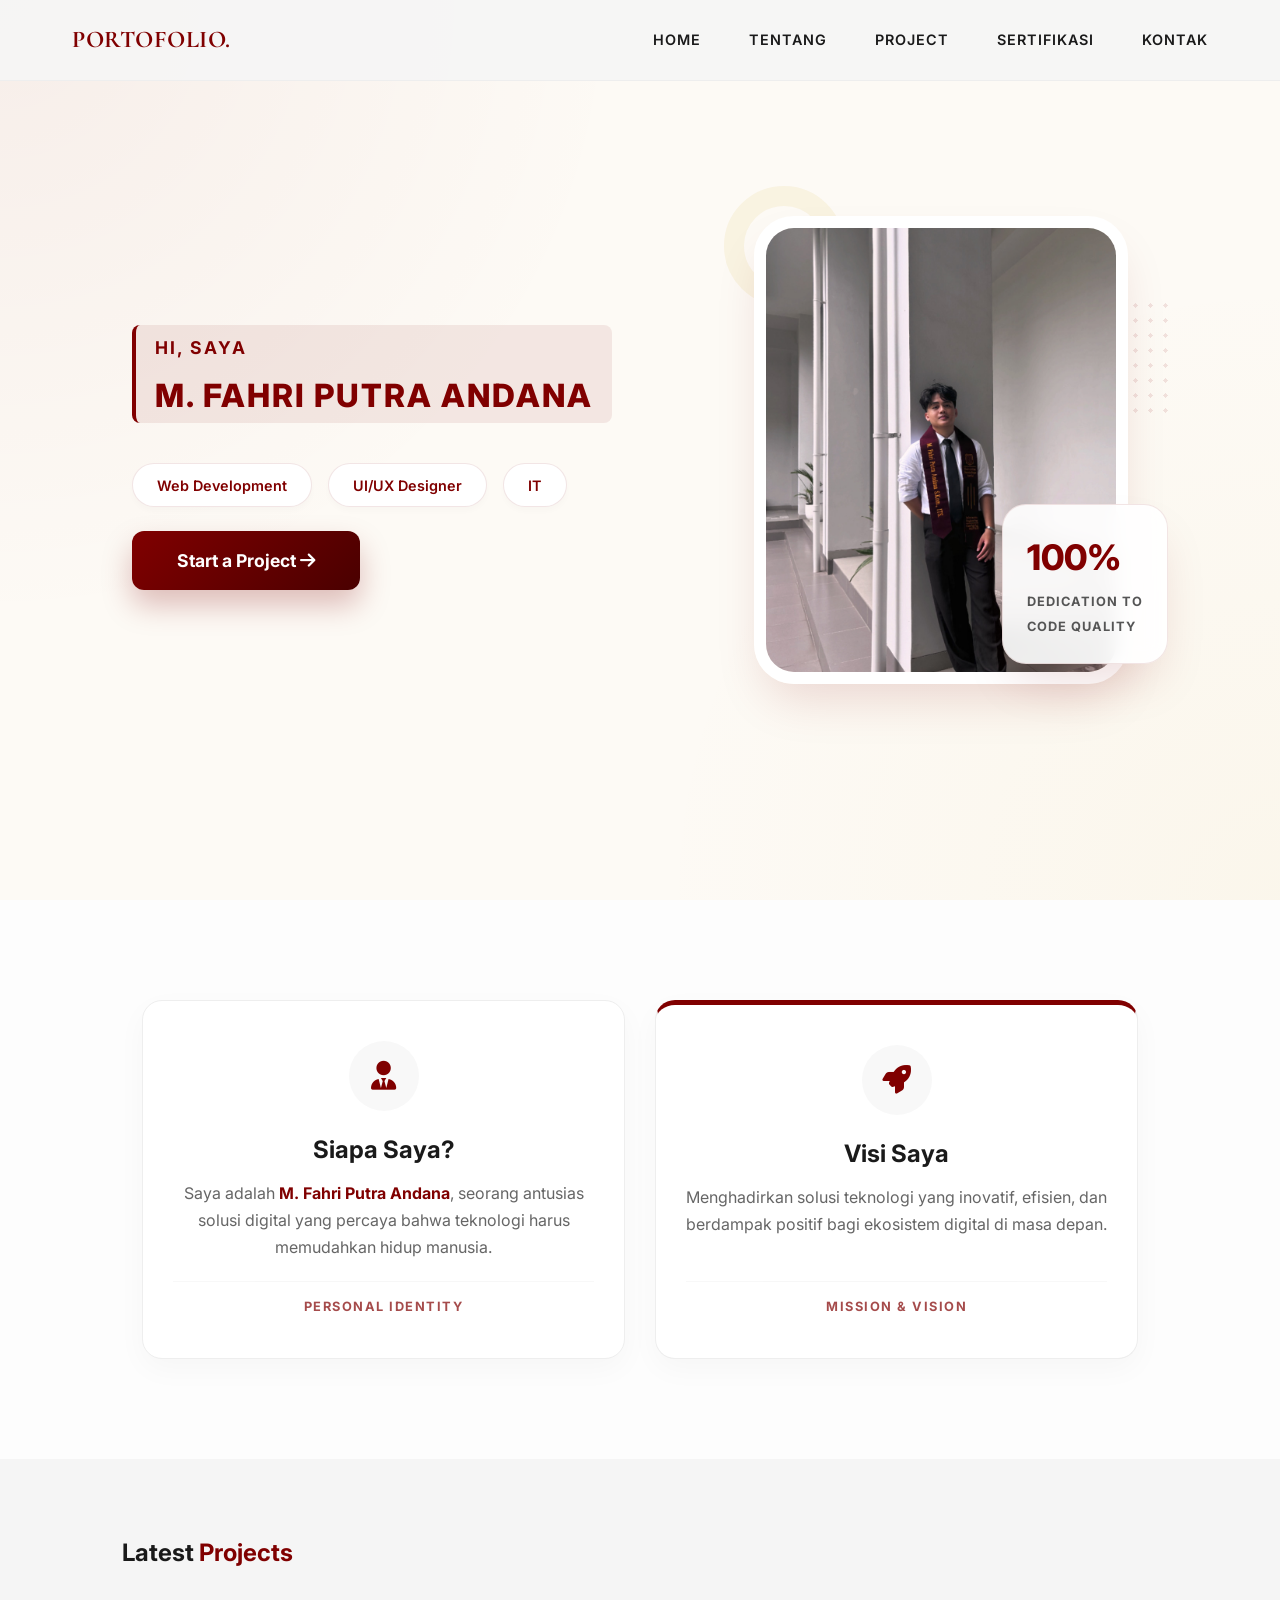
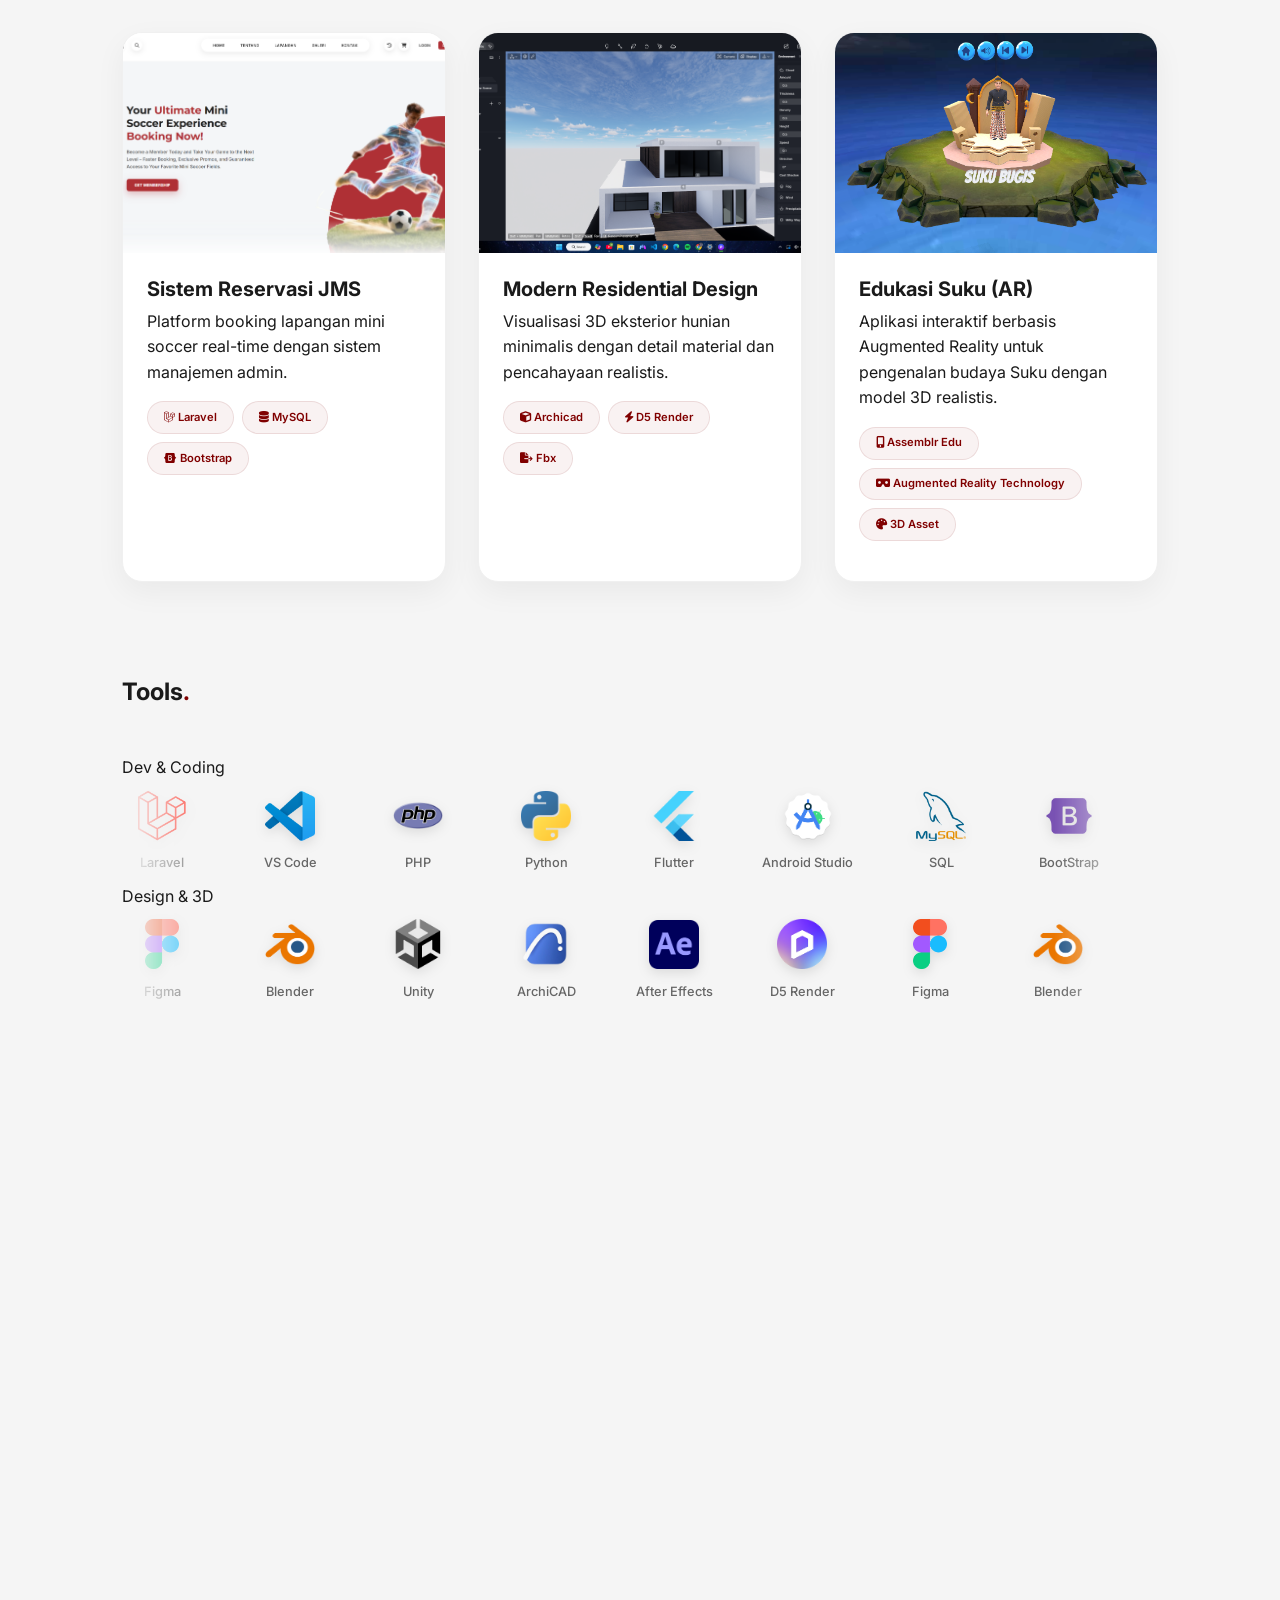
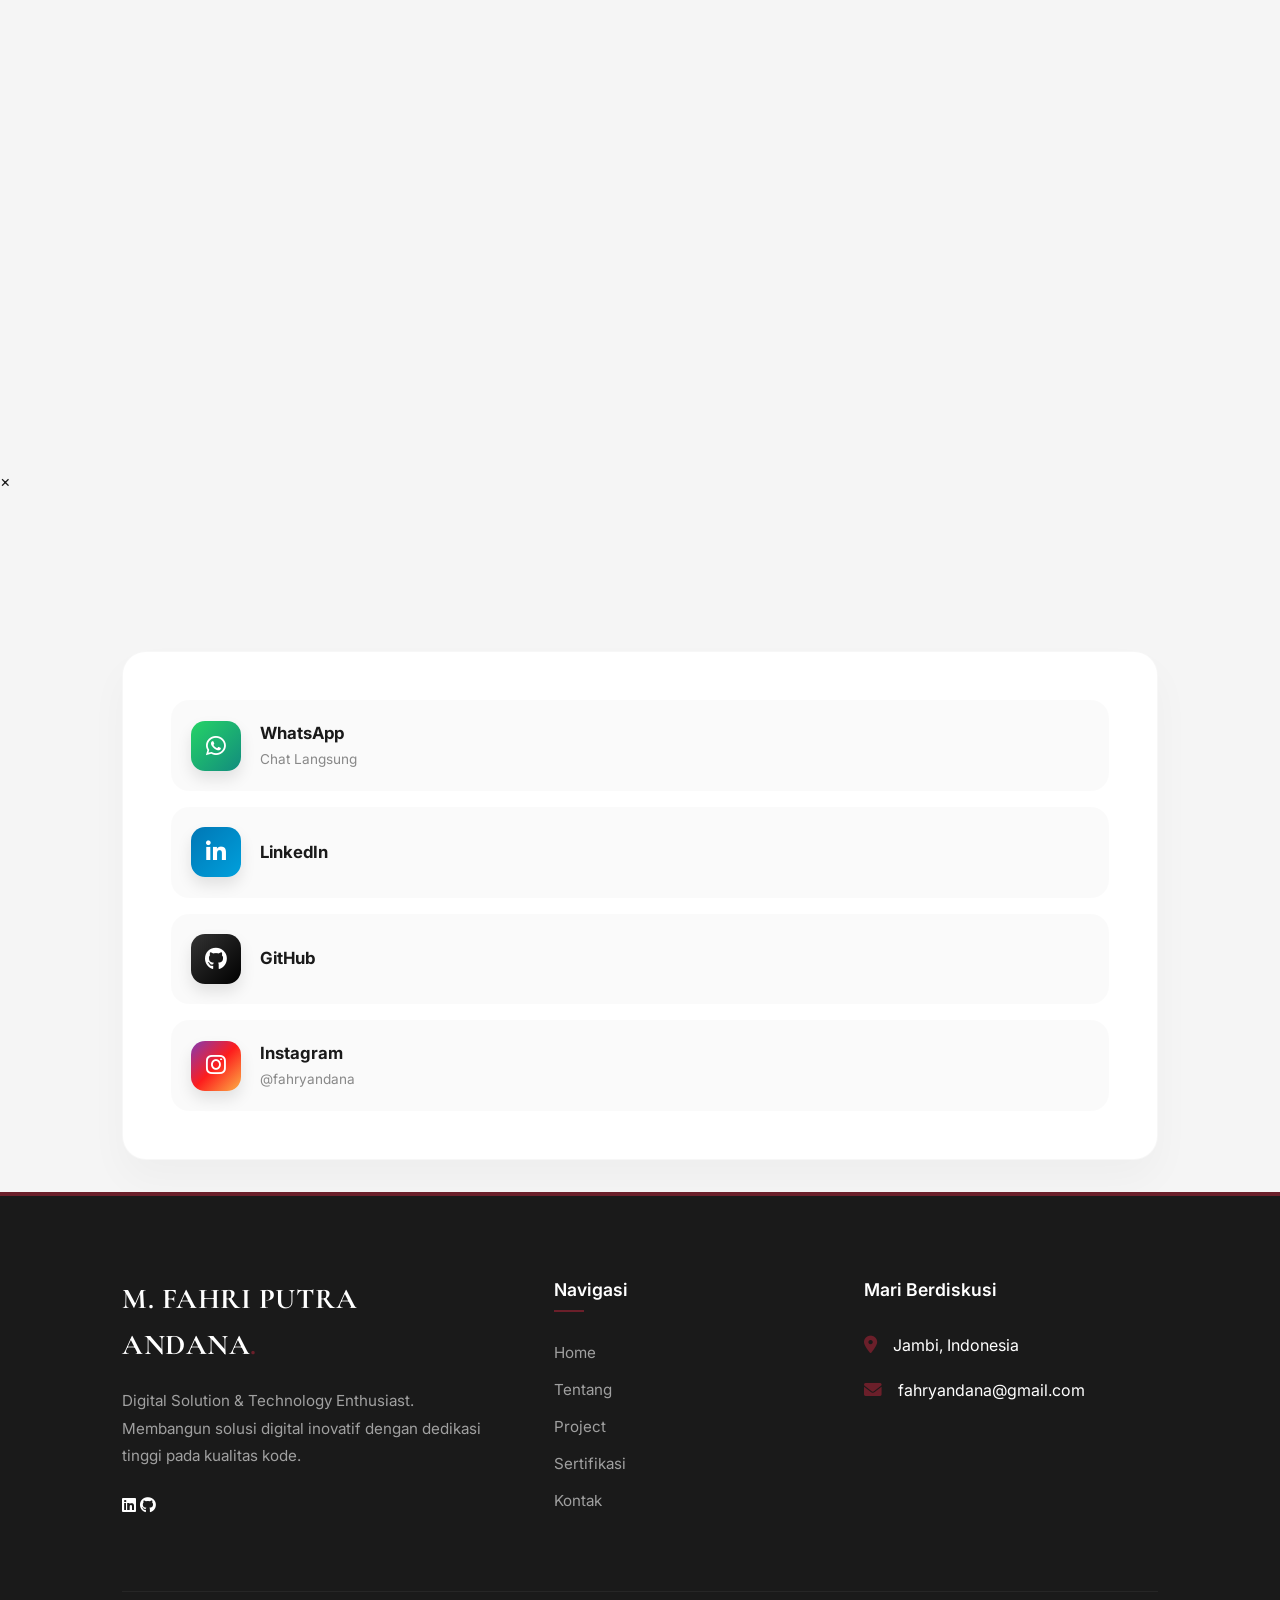
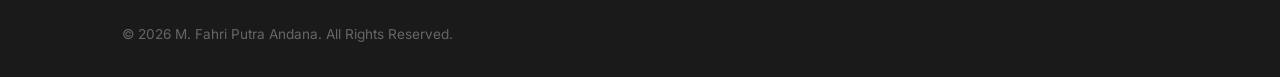
==== commit 101a330c: "index.html" ====
--- a/index.html
+++ b/index.html
@@ -190,6 +190,23 @@
                             </div>
                         </div>
                     </div>
+
+                    <div class="toolkit-row">
+                        <div class="toolkit-category">AI Ecosystem</div>
+                        <div class="toolkit-wrapper">
+                            <div class="toolkit-items">
+                                <div class="tool-item"><img src="tools/gemini.png" alt="Gemini AI"><span>Gemini AI</span></div>
+                                <div class="tool-item"><img src="tools/gpt.png" alt="ChatGPT"><span>GPT-4</span></div>
+                                <div class="tool-item"><img src="tools/midjourney.png" alt="Midjourney"><span>Midjourney</span></div>
+                                <div class="tool-item"><img src="tools/leonardo.png" alt="Leonardo AI"><span>Leonardo AI</span></div>
+                                <div class="tool-item"><img src="tools/veo.png" alt="Google Veo"><span>Google Veo</span></div>
+                                <div class="tool-item"><img src="tools/meshy.png" alt="Meshy AI"><span>Meshy AI</span></div>
+                                <div class="tool-item"><img src="tools/gemini.png" alt="Gemini AI"><span>Gemini AI</span></div>
+                                <div class="tool-item"><img src="tools/gpt.png" alt="ChatGPT"><span>GPT-4</span></div>
+                                <div class="tool-item"><img src="tools/midjourney.png" alt="Midjourney"><span>Midjourney</span></div>
+                            </div>
+                        </div>
+                    </div>
                 </div>
             </div>
         </section>
@@ -403,4 +420,4 @@
 <script src="script.js"></script>
 <script src="game.js"></script>
 </body>
-</html>+</html>
